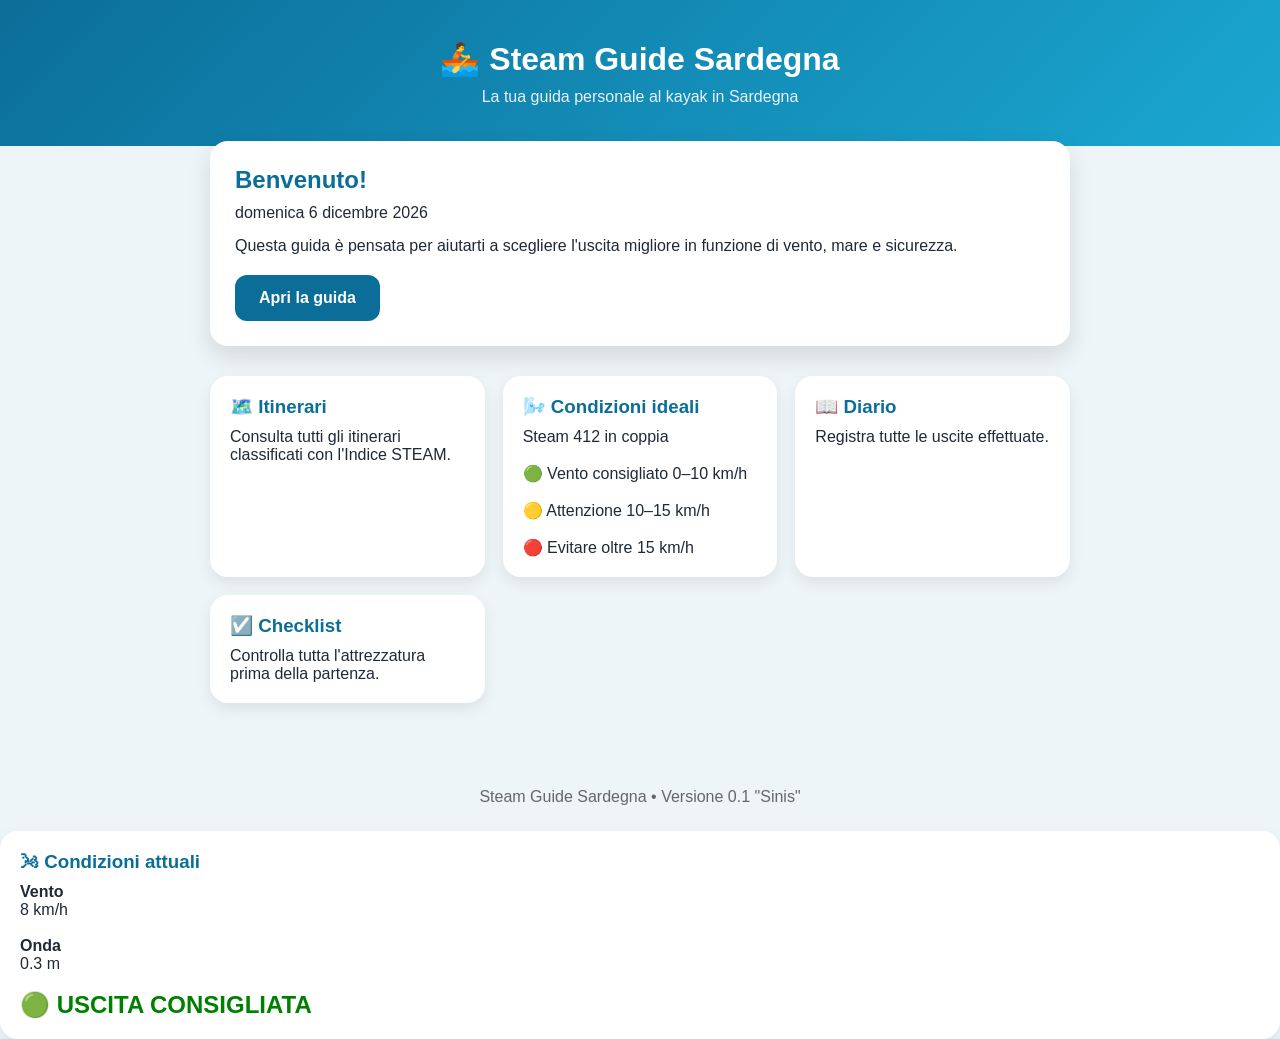
==== index.html @ a29fb509 "Add current conditions section to index.html Added current conditions section with wind and wave inf" ====
<!DOCTYPE html>
<html lang="it">
<head>
    <meta charset="UTF-8">
    <meta name="viewport" content="width=device-width, initial-scale=1.0">
    <title>Steam Guide Sardegna</title>

    <link rel="stylesheet" href="style.css">
</head>

<body>

<header>

<h1>🚣 Steam Guide Sardegna</h1>

<p>La tua guida personale al kayak in Sardegna</p>

</header>

<main>

<div class="hero">

<h2>Benvenuto!</h2>

<p id="today"></p>

<p style="margin-top:15px;">
Questa guida è pensata per aiutarti a scegliere l'uscita migliore in funzione di vento, mare e sicurezza.
</p>

<a class="button" id="startButton">Apri la guida</a>

</div>

<div class="grid">

<div class="card">

<h3>🗺️ Itinerari</h3>

<p>
Consulta tutti gli itinerari classificati con l'Indice STEAM.
</p>

</div>

<div class="card">

<h3>🌬️ Condizioni ideali</h3>

<p>

Steam 412 in coppia

<br><br>

🟢 Vento consigliato

0–10 km/h

<br><br>

🟡 Attenzione

10–15 km/h

<br><br>

🔴 Evitare

oltre 15 km/h

</p>

</div>

<div class="card">

<h3>📖 Diario</h3>

<p>

Registra tutte le uscite effettuate.

</p>

</div>

<div class="card">

<h3>☑️ Checklist</h3>

<p>

Controlla tutta l'attrezzatura prima della partenza.

</p>

</div>

</div>

</main>

<footer>

Steam Guide Sardegna • Versione 0.1 "Sinis"

</footer>

<script src="app.js"></script>

</body>
</html>
<div class="card">

<h3>🌬 Condizioni attuali</h3>

<p><strong>Vento</strong></p>

<p id="vento">--</p>

<br>

<p><strong>Onda</strong></p>

<p id="onda">--</p>

<br>

<h2 id="stato"></h2>

</div>
---- style.css ----
*{
    margin:0;
    padding:0;
    box-sizing:border-box;
}

body{
    font-family:Arial, Helvetica, sans-serif;
    background:#eef5f8;
    color:#1f2937;
}

header{
    background:linear-gradient(135deg,#0B6E99,#1AA7D1);
    color:white;
    padding:40px 20px;
    text-align:center;
}

header h1{
    font-size:2rem;
    margin-bottom:10px;
}

header p{
    opacity:.9;
}

main{
    padding:20px;
    max-width:900px;
    margin:auto;
}

.hero{
    background:white;
    border-radius:18px;
    padding:25px;
    margin-top:-25px;
    box-shadow:0 10px 25px rgba(0,0,0,.12);
}

.hero h2{
    color:#0B6E99;
    margin-bottom:10px;
}

.button{
    display:inline-block;
    margin-top:20px;
    background:#0B6E99;
    color:white;
    padding:14px 24px;
    border-radius:12px;
    text-decoration:none;
    font-weight:bold;
}

.grid{
    display:grid;
    grid-template-columns:repeat(auto-fit,minmax(220px,1fr));
    gap:18px;
    margin-top:30px;
}

.card{
    background:white;
    border-radius:18px;
    padding:20px;
    box-shadow:0 6px 15px rgba(0,0,0,.08);
    transition:.25s;
}

.card:hover{
    transform:translateY(-5px);
}

.card h3{
    color:#0B6E99;
    margin-bottom:10px;
}

footer{
    margin-top:40px;
    padding:25px;
    text-align:center;
    color:#666;
}

@media(max-width:700px){

header h1{
font-size:1.6rem;
}

.hero{
margin-top:15px;
}

}
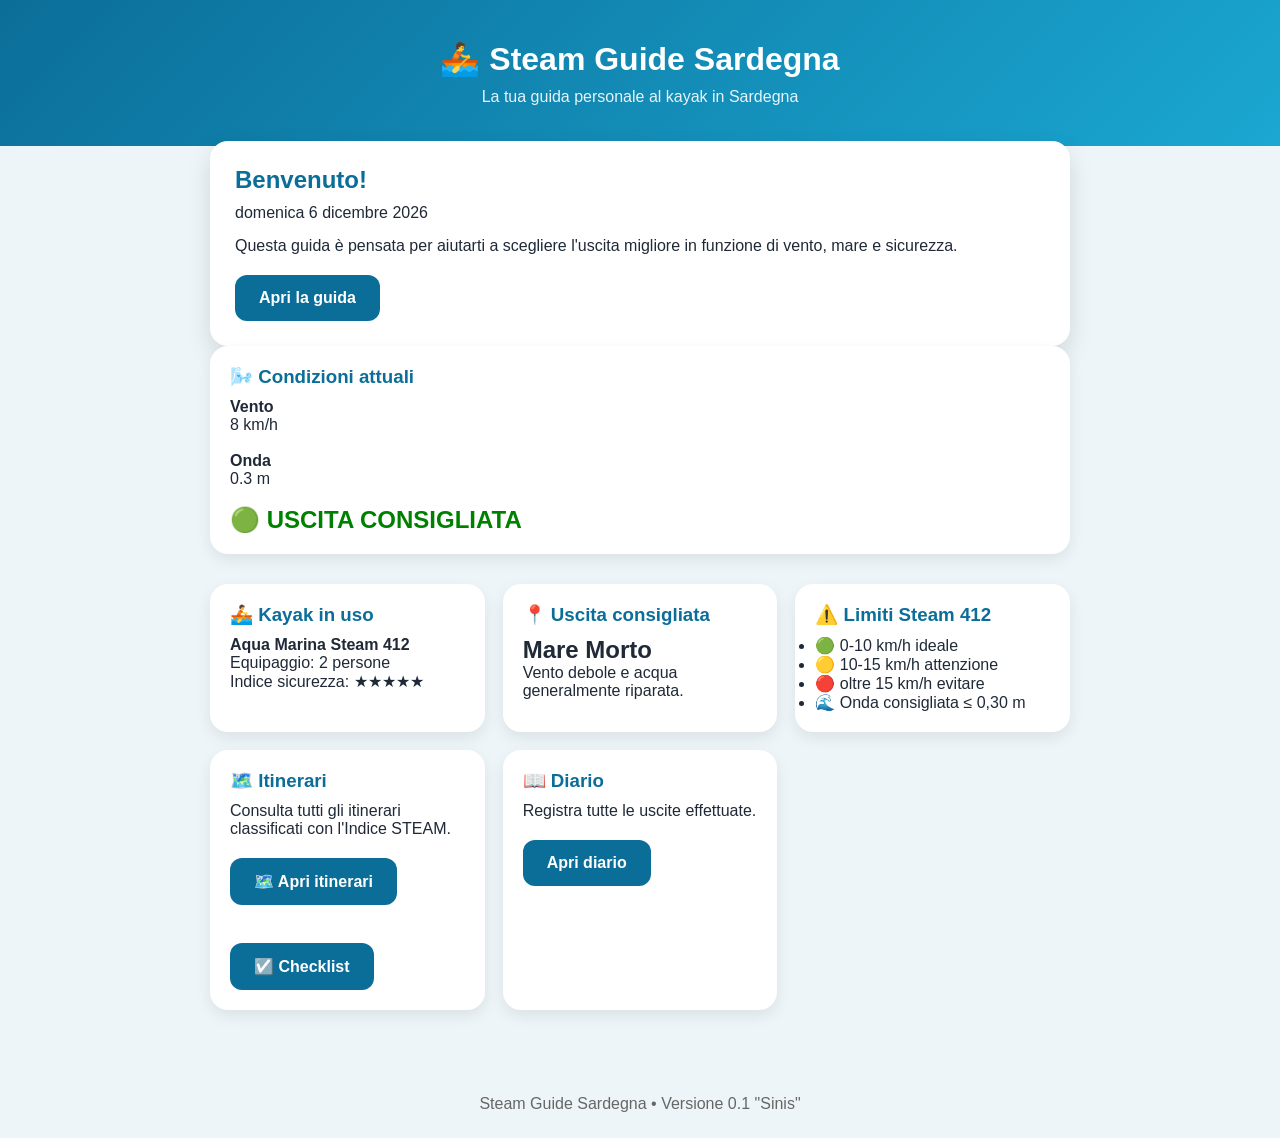
==== commit 50b68329: "Refactor index.html structure and content" ====
--- a/index.html
+++ b/index.html
@@ -1,11 +1,15 @@
 <!DOCTYPE html>
 <html lang="it">
+
 <head>
-    <meta charset="UTF-8">
-    <meta name="viewport" content="width=device-width, initial-scale=1.0">
-    <title>Steam Guide Sardegna</title>
 
-    <link rel="stylesheet" href="style.css">
+<meta charset="UTF-8">
+<meta name="viewport" content="width=device-width, initial-scale=1.0">
+
+<title>Steam Guide Sardegna</title>
+
+<link rel="stylesheet" href="style.css">
+
 </head>
 
 <body>
@@ -30,11 +34,77 @@
 Questa guida è pensata per aiutarti a scegliere l'uscita migliore in funzione di vento, mare e sicurezza.
 </p>
 
-<a class="button" id="startButton">Apri la guida</a>
+<a class="button" id="startButton">
+Apri la guida
+</a>
+
+</div>
+
+<div class="card">
+
+<h3>🌬️ Condizioni attuali</h3>
+
+<p><strong>Vento</strong></p>
+
+<p id="vento">--</p>
+
+<br>
+
+<p><strong>Onda</strong></p>
+
+<p id="onda">--</p>
+
+<br>
+
+<h2 id="stato"></h2>
 
 </div>
 
 <div class="grid">
+
+<div class="card">
+
+<h3>🚣 Kayak in uso</h3>
+
+<p><strong>Aqua Marina Steam 412</strong></p>
+
+<p>Equipaggio: 2 persone</p>
+
+<p>Indice sicurezza: ★★★★★</p>
+
+</div>
+
+<div class="card">
+
+<h3>📍 Uscita consigliata</h3>
+
+<h2 id="uscita">Mare Morto</h2>
+
+<p id="motivazione">
+
+Vento debole e acqua generalmente riparata.
+
+</p>
+
+</div>
+
+<div class="card">
+
+<h3>⚠️ Limiti Steam 412</h3>
+
+<ul>
+
+<li>🟢 0-10 km/h ideale</li>
+
+<li>🟡 10-15 km/h attenzione</li>
+
+<li>🔴 oltre 15 km/h evitare</li>
+
+<li>🌊 Onda consigliata ≤ 0,30 m</li>
+
+</ul>
+
+</div>
 
 <div class="card">
 
@@ -44,35 +114,15 @@
 Consulta tutti gli itinerari classificati con l'Indice STEAM.
 </p>
 
-</div>
-
-<div class="card">
-
-<h3>🌬️ Condizioni ideali</h3>
-
-<p>
-
-Steam 412 in coppia
+<a class="button" href="itinerari.html">
+🗺️ Apri itinerari
+</a>
 
 <br><br>
 
-🟢 Vento consigliato
-
-0–10 km/h
-
-<br><br>
-
-🟡 Attenzione
-
-10–15 km/h
-
-<br><br>
-
-🔴 Evitare
-
-oltre 15 km/h
-
-</p>
+<a class="button" href="checklist.html">
+☑️ Checklist
+</a>
 
 </div>
 
@@ -86,17 +136,11 @@
 
 </p>
 
-</div>
+<a class="button" href="diario.html">
 
-<div class="card">
+Apri diario
 
-<h3>☑️ Checklist</h3>
-
-<p>
-
-Controlla tutta l'attrezzatura prima della partenza.
-
-</p>
+</a>
 
 </div>
 
@@ -113,23 +157,5 @@
 <script src="app.js"></script>
 
 </body>
+
 </html>
-<div class="card">
-
-<h3>🌬 Condizioni attuali</h3>
-
-<p><strong>Vento</strong></p>
-
-<p id="vento">--</p>
-
-<br>
-
-<p><strong>Onda</strong></p>
-
-<p id="onda">--</p>
-
-<br>
-
-<h2 id="stato"></h2>
-
-</div>
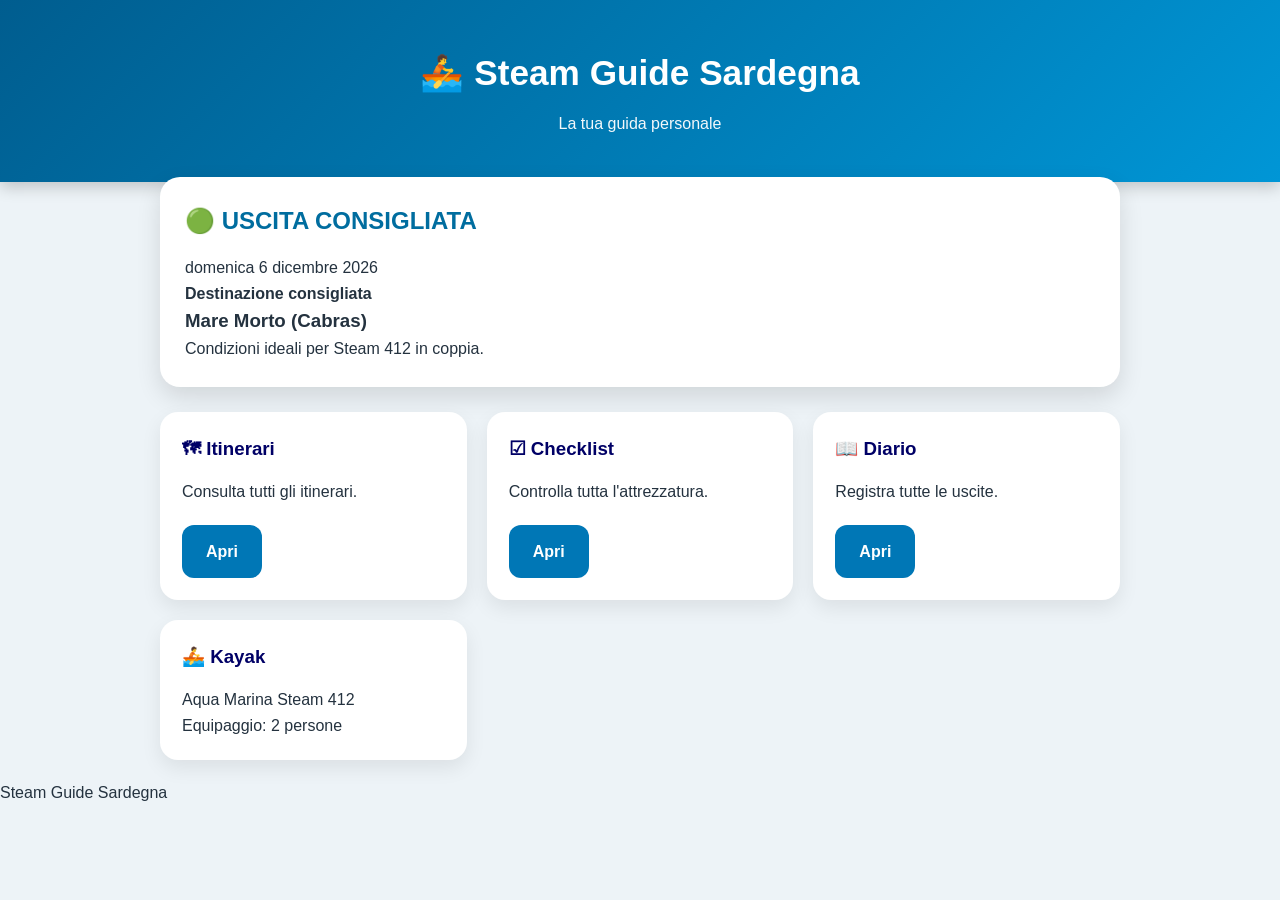
==== commit f6491530: "Update index.html" ====
--- a/index.html
+++ b/index.html
@@ -4,7 +4,7 @@
 <head>
 
 <meta charset="UTF-8">
-<meta name="viewport" content="width=device-width, initial-scale=1.0">
+<meta name="viewport" content="width=device-width, initial-scale=1">
 
 <title>Steam Guide Sardegna</title>
 
@@ -18,7 +18,7 @@
 
 <h1>🚣 Steam Guide Sardegna</h1>
 
-<p>La tua guida personale al kayak in Sardegna</p>
+<p>La tua guida personale</p>
 
 </header>
 
@@ -26,37 +26,23 @@
 
 <div class="hero">
 
-<h2>Benvenuto!</h2>
+<h2 id="stato">🟢 USCITA CONSIGLIATA</h2>
 
 <p id="today"></p>
 
-<p style="margin-top:15px;">
-Questa guida è pensata per aiutarti a scegliere l'uscita migliore in funzione di vento, mare e sicurezza.
+<p>
+
+<strong>Destinazione consigliata</strong>
+
 </p>
 
-<a class="button" id="startButton">
-Apri la guida
-</a>
+<h3>Mare Morto (Cabras)</h3>
 
-</div>
+<p>
 
-<div class="card">
+Condizioni ideali per Steam 412 in coppia.
 
-<h3>🌬️ Condizioni attuali</h3>
-
-<p><strong>Vento</strong></p>
-
-<p id="vento">--</p>
-
-<br>
-
-<p><strong>Onda</strong></p>
-
-<p id="onda">--</p>
-
-<br>
-
-<h2 id="stato"></h2>
+</p>
 
 </div>
 
@@ -64,64 +50,36 @@
 
 <div class="card">
 
-<h3>🚣 Kayak in uso</h3>
+<h3>🗺 Itinerari</h3>
 
-<p><strong>Aqua Marina Steam 412</strong></p>
+<p>
 
-<p>Equipaggio: 2 persone</p>
+Consulta tutti gli itinerari.
 
-<p>Indice sicurezza: ★★★★★</p>
+</p>
+
+<a class="button" href="itinerari.html">
+
+Apri
+
+</a>
 
 </div>
 
 <div class="card">
 
-<h3>📍 Uscita consigliata</h3>
+<h3>☑ Checklist</h3>
 
-<h2 id="uscita">Mare Morto</h2>
+<p>
 
-<p id="motivazione">
-
-Vento debole e acqua generalmente riparata.
+Controlla tutta l'attrezzatura.
 
 </p>
 
-</div>
+<a class="button" href="checklist.html">
 
-<div class="card">
+Apri
 
-<h3>⚠️ Limiti Steam 412</h3>
-
-<ul>
-
-<li>🟢 0-10 km/h ideale</li>
-
-<li>🟡 10-15 km/h attenzione</li>
-
-<li>🔴 oltre 15 km/h evitare</li>
-
-<li>🌊 Onda consigliata ≤ 0,30 m</li>
-
-</ul>
-
-</div>
-
-<div class="card">
-
-<h3>🗺️ Itinerari</h3>
-
-<p>
-Consulta tutti gli itinerari classificati con l'Indice STEAM.
-</p>
-
-<a class="button" href="itinerari.html">
-🗺️ Apri itinerari
-</a>
-
-<br><br>
-
-<a class="button" href="checklist.html">
-☑️ Checklist
 </a>
 
 </div>
@@ -132,15 +90,33 @@
 
 <p>
 
-Registra tutte le uscite effettuate.
+Registra tutte le uscite.
 
 </p>
 
 <a class="button" href="diario.html">
 
-Apri diario
+Apri
 
 </a>
+
+</div>
+
+<div class="card">
+
+<h3>🚣 Kayak</h3>
+
+<p>
+
+Aqua Marina Steam 412
+
+</p>
+
+<p>
+
+Equipaggio: 2 persone
+
+</p>
 
 </div>
 
@@ -150,7 +126,7 @@
 
 <footer>
 
-Steam Guide Sardegna • Versione 0.1 "Sinis"
+Steam Guide Sardegna
 
 </footer>
 
@@ -158,4 +134,4 @@
 
 </body>
 
-</html>
+</html>
--- a/style.css
+++ b/style.css
@@ -1,100 +1,149 @@
 *{
-    margin:0;
-    padding:0;
-    box-sizing:border-box;
+margin:0;
+padding:0;
+box-sizing:border-box;
 }
 
 body{
-    font-family:Arial, Helvetica, sans-serif;
-    background:#eef5f8;
-    color:#1f2937;
+
+font-family:Arial,Helvetica,sans-serif;
+
+background:#edf3f7;
+
+color:#24323f;
+
+line-height:1.6;
+
 }
 
 header{
-    background:linear-gradient(135deg,#0B6E99,#1AA7D1);
-    color:white;
-    padding:40px 20px;
-    text-align:center;
+
+background:linear-gradient(135deg,#005d8f,#0096d6);
+
+color:white;
+
+padding:45px 20px;
+
+text-align:center;
+
+box-shadow:0 5px 15px rgba(0,0,0,.2);
+
 }
 
 header h1{
-    font-size:2rem;
-    margin-bottom:10px;
+
+font-size:2.2rem;
+
+margin-bottom:10px;
+
 }
 
 header p{
-    opacity:.9;
+
+font-size:1rem;
+
+opacity:.95;
+
 }
 
 main{
-    padding:20px;
-    max-width:900px;
-    margin:auto;
+
+max-width:1000px;
+
+margin:auto;
+
+padding:20px;
+
 }
 
 .hero{
-    background:white;
-    border-radius:18px;
-    padding:25px;
-    margin-top:-25px;
-    box-shadow:0 10px 25px rgba(0,0,0,.12);
+
+background:white;
+
+border-radius:20px;
+
+padding:25px;
+
+margin-top:-25px;
+
+box-shadow:0 10px 25px rgba(0,0,0,.12);
+
+margin-bottom:25px;
+
 }
 
 .hero h2{
-    color:#0B6E99;
-    margin-bottom:10px;
+
+color:#006d9f;
+
+margin-bottom:15px;
+
 }
 
 .button{
-    display:inline-block;
-    margin-top:20px;
-    background:#0B6E99;
-    color:white;
-    padding:14px 24px;
-    border-radius:12px;
-    text-decoration:none;
-    font-weight:bold;
+
+display:inline-block;
+
+margin-top:20px;
+
+padding:14px 24px;
+
+background:#0077b6;
+
+color:white;
+
+text-decoration:none;
+
+border-radius:12px;
+
+font-weight:bold;
+
+transition:.25s;
+
+}
+
+.button:hover{
+
+background:#005f91;
+
+transform:translateY(-2px);
+
 }
 
 .grid{
-    display:grid;
-    grid-template-columns:repeat(auto-fit,minmax(220px,1fr));
-    gap:18px;
-    margin-top:30px;
+
+display:grid;
+
+grid-template-columns:repeat(auto-fit,minmax(280px,1fr));
+
+gap:20px;
+
+margin-top:25px;
+
 }
 
 .card{
-    background:white;
-    border-radius:18px;
-    padding:20px;
-    box-shadow:0 6px 15px rgba(0,0,0,.08);
-    transition:.25s;
+
+background:white;
+
+border-radius:18px;
+
+padding:22px;
+
+box-shadow:0 8px 20px rgba(0,0,0,.08);
+
+transition:.25s;
+
 }
 
 .card:hover{
-    transform:translateY(-5px);
+
+transform:translateY(-6px);
+
 }
 
 .card h3{
-    color:#0B6E99;
-    margin-bottom:10px;
-}
 
-footer{
-    margin-top:40px;
-    padding:25px;
-    text-align:center;
-    color:#666;
-}
+margin-bottom:15px;
 
-@media(max-width:700px){
-
-header h1{
-font-size:1.6rem;
-}
-
-.hero{
-margin-top:15px;
-}
-
-}
+color:#006
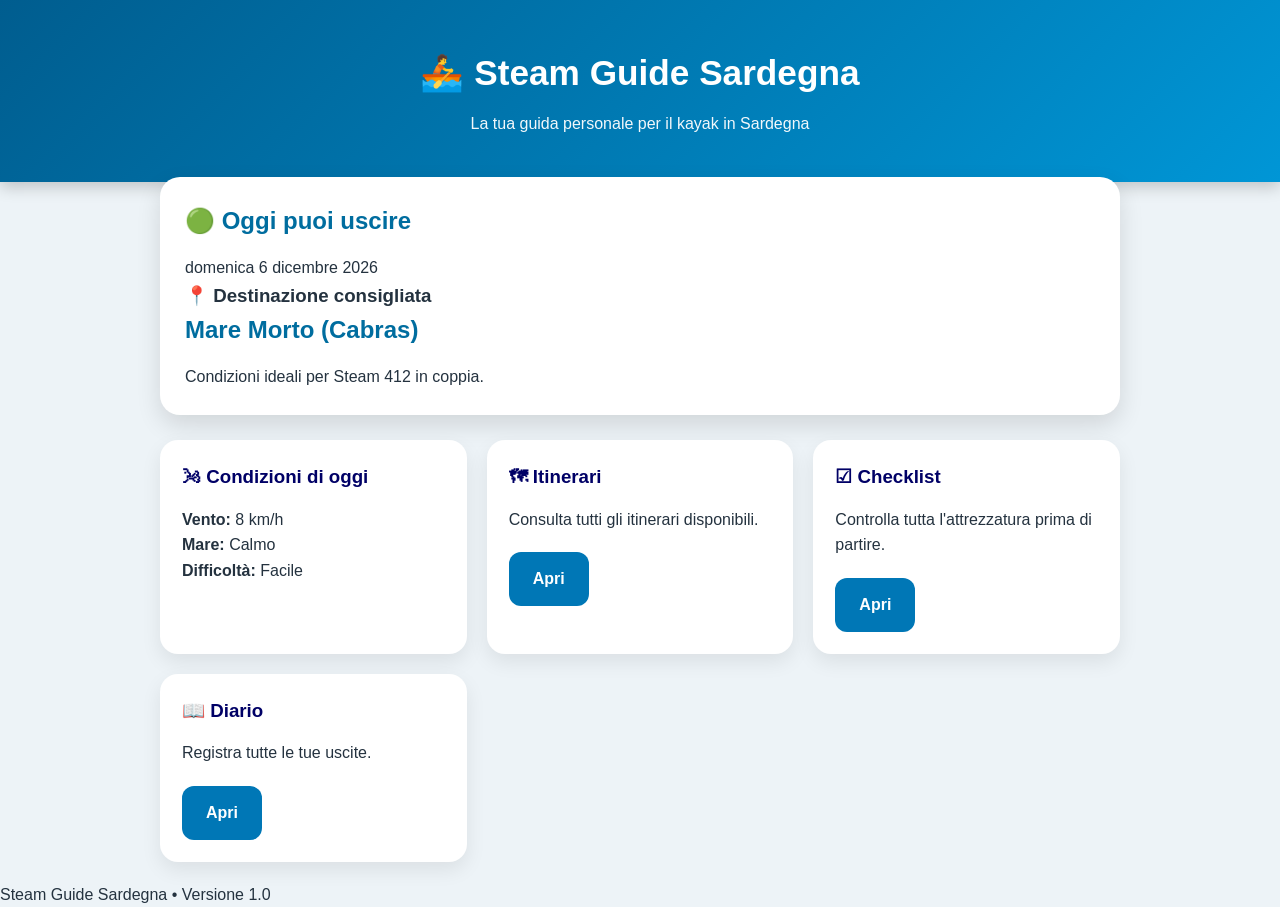
==== commit 49da19cc: "Update index.html" ====
--- a/index.html
+++ b/index.html
@@ -18,7 +18,7 @@
 
 <h1>🚣 Steam Guide Sardegna</h1>
 
-<p>La tua guida personale</p>
+<p>La tua guida personale per il kayak in Sardegna</p>
 
 </header>
 
@@ -26,22 +26,16 @@
 
 <div class="hero">
 
-<h2 id="stato">🟢 USCITA CONSIGLIATA</h2>
+<h2>🟢 Oggi puoi uscire</h2>
 
 <p id="today"></p>
 
-<p>
+<h3>📍 Destinazione consigliata</h3>
 
-<strong>Destinazione consigliata</strong>
-
-</p>
-
-<h3>Mare Morto (Cabras)</h3>
+<h2>Mare Morto (Cabras)</h2>
 
 <p>
-
 Condizioni ideali per Steam 412 in coppia.
-
 </p>
 
 </div>
@@ -50,13 +44,21 @@
 
 <div class="card">
 
+<h3>🌬 Condizioni di oggi</h3>
+
+<p><strong>Vento:</strong> 8 km/h</p>
+
+<p><strong>Mare:</strong> Calmo</p>
+
+<p><strong>Difficoltà:</strong> Facile</p>
+
+</div>
+
+<div class="card">
+
 <h3>🗺 Itinerari</h3>
 
-<p>
-
-Consulta tutti gli itinerari.
-
-</p>
+<p>Consulta tutti gli itinerari disponibili.</p>
 
 <a class="button" href="itinerari.html">
 
@@ -70,11 +72,7 @@
 
 <h3>☑ Checklist</h3>
 
-<p>
-
-Controlla tutta l'attrezzatura.
-
-</p>
+<p>Controlla tutta l'attrezzatura prima di partire.</p>
 
 <a class="button" href="checklist.html">
 
@@ -88,11 +86,7 @@
 
 <h3>📖 Diario</h3>
 
-<p>
-
-Registra tutte le uscite.
-
-</p>
+<p>Registra tutte le tue uscite.</p>
 
 <a class="button" href="diario.html">
 
@@ -102,31 +96,13 @@
 
 </div>
 
-<div class="card">
-
-<h3>🚣 Kayak</h3>
-
-<p>
-
-Aqua Marina Steam 412
-
-</p>
-
-<p>
-
-Equipaggio: 2 persone
-
-</p>
-
-</div>
-
 </div>
 
 </main>
 
 <footer>
 
-Steam Guide Sardegna
+Steam Guide Sardegna • Versione 1.0
 
 </footer>
 
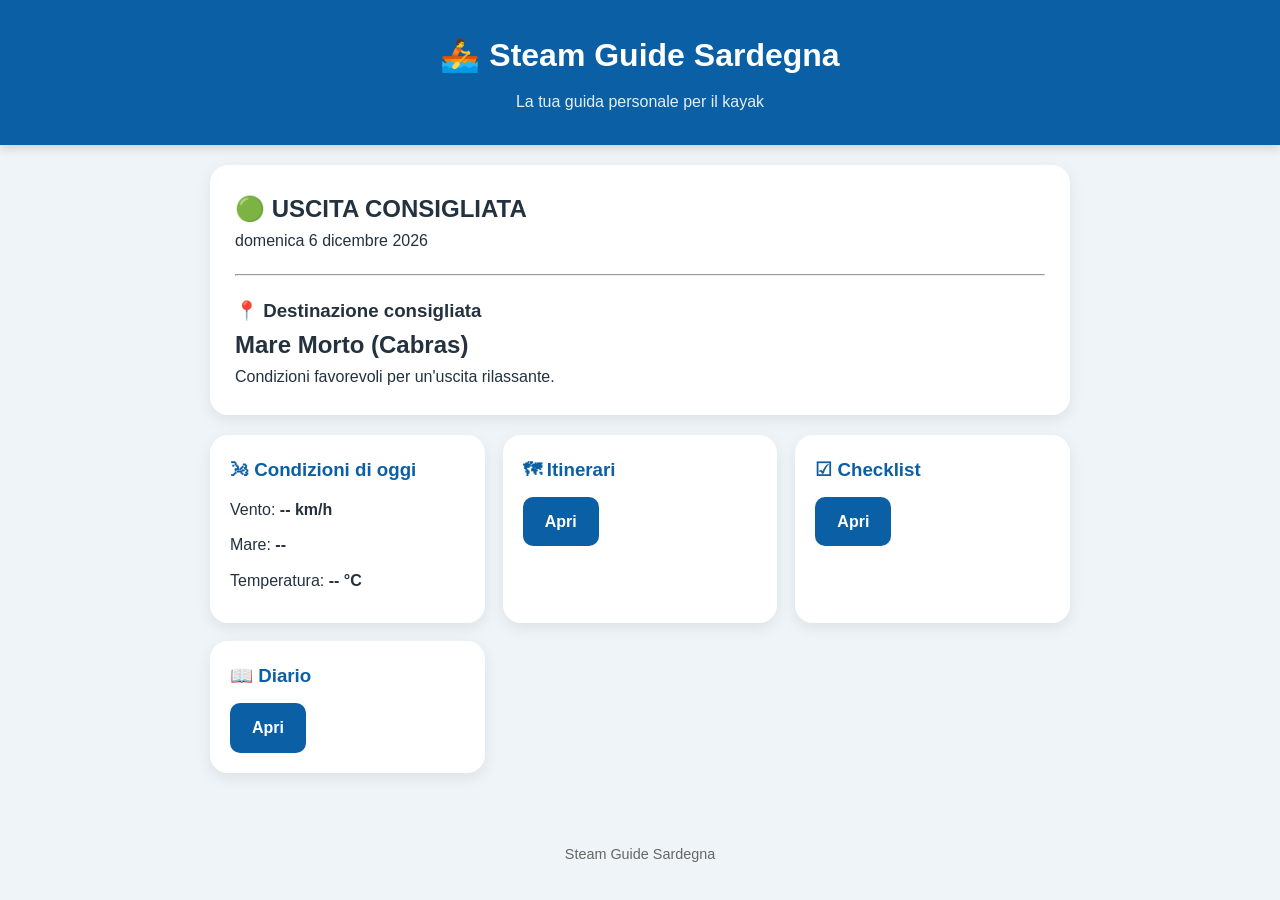
==== commit a3f2b069: "Update index.html" ====
--- a/index.html
+++ b/index.html
@@ -2,10 +2,8 @@
 <html lang="it">
 
 <head>
-
 <meta charset="UTF-8">
 <meta name="viewport" content="width=device-width, initial-scale=1">
-
 <title>Steam Guide Sardegna</title>
 
 <link rel="stylesheet" href="style.css">
@@ -18,7 +16,7 @@
 
 <h1>🚣 Steam Guide Sardegna</h1>
 
-<p>La tua guida personale per il kayak in Sardegna</p>
+<p>La tua guida personale per il kayak</p>
 
 </header>
 
@@ -26,17 +24,17 @@
 
 <div class="hero">
 
-<h2>🟢 Oggi puoi uscire</h2>
+<h2 id="stato">🟢 USCITA CONSIGLIATA</h2>
 
 <p id="today"></p>
+
+<hr style="margin:20px 0;">
 
 <h3>📍 Destinazione consigliata</h3>
 
 <h2>Mare Morto (Cabras)</h2>
 
-<p>
-Condizioni ideali per Steam 412 in coppia.
-</p>
+<p>Condizioni favorevoli per un'uscita rilassante.</p>
 
 </div>
 
@@ -46,11 +44,11 @@
 
 <h3>🌬 Condizioni di oggi</h3>
 
-<p><strong>Vento:</strong> 8 km/h</p>
+<p>Vento: <strong id="vento">-- km/h</strong></p>
 
-<p><strong>Mare:</strong> Calmo</p>
+<p>Mare: <strong id="mare">--</strong></p>
 
-<p><strong>Difficoltà:</strong> Facile</p>
+<p>Temperatura: <strong id="temperatura">-- °C</strong></p>
 
 </div>
 
@@ -58,13 +56,7 @@
 
 <h3>🗺 Itinerari</h3>
 
-<p>Consulta tutti gli itinerari disponibili.</p>
-
-<a class="button" href="itinerari.html">
-
-Apri
-
-</a>
+<a class="button" href="itinerari.html">Apri</a>
 
 </div>
 
@@ -72,13 +64,7 @@
 
 <h3>☑ Checklist</h3>
 
-<p>Controlla tutta l'attrezzatura prima di partire.</p>
-
-<a class="button" href="checklist.html">
-
-Apri
-
-</a>
+<a class="button" href="checklist.html">Apri</a>
 
 </div>
 
@@ -86,13 +72,7 @@
 
 <h3>📖 Diario</h3>
 
-<p>Registra tutte le tue uscite.</p>
-
-<a class="button" href="diario.html">
-
-Apri
-
-</a>
+<a class="button" href="diario.html">Apri</a>
 
 </div>
 
@@ -102,7 +82,7 @@
 
 <footer>
 
-Steam Guide Sardegna • Versione 1.0
+Steam Guide Sardegna
 
 </footer>
 
--- a/style.css
+++ b/style.css
@@ -5,145 +5,119 @@
 }
 
 body{
-
 font-family:Arial,Helvetica,sans-serif;
-
-background:#edf3f7;
-
+background:#eef4f8;
 color:#24323f;
-
 line-height:1.6;
-
 }
 
 header{
-
-background:linear-gradient(135deg,#005d8f,#0096d6);
-
+background:#0b5fa5;
 color:white;
-
-padding:45px 20px;
-
+padding:30px 20px;
 text-align:center;
-
-box-shadow:0 5px 15px rgba(0,0,0,.2);
-
+box-shadow:0 3px 10px rgba(0,0,0,.15);
 }
 
 header h1{
-
-font-size:2.2rem;
-
-margin-bottom:10px;
-
+font-size:2rem;
+margin-bottom:8px;
 }
 
 header p{
-
-font-size:1rem;
-
-opacity:.95;
-
+opacity:.9;
 }
 
 main{
-
-max-width:1000px;
-
+max-width:900px;
 margin:auto;
-
 padding:20px;
-
 }
 
 .hero{
-
 background:white;
-
-border-radius:20px;
-
 padding:25px;
-
-margin-top:-25px;
-
-box-shadow:0 10px 25px rgba(0,0,0,.12);
-
-margin-bottom:25px;
-
+border-radius:18px;
+box-shadow:0 5px 15px rgba(0,0,0,.08);
+margin-bottom:20px;
 }
 
-.hero h2{
+.grid{
+display:grid;
+grid-template-columns:repeat(auto-fit,minmax(260px,1fr));
+gap:18px;
+}
 
-color:#006d9f;
+.card{
+background:white;
+padding:20px;
+border-radius:18px;
+box-shadow:0 5px 15px rgba(0,0,0,.08);
+}
 
-margin-bottom:15px;
+.card h2,
+.card h3{
+color:#0b5fa5;
+margin-bottom:12px;
+}
 
+.card p{
+margin-bottom:10px;
 }
 
 .button{
-
 display:inline-block;
-
-margin-top:20px;
-
-padding:14px 24px;
-
-background:#0077b6;
-
+background:#0b5fa5;
 color:white;
-
+padding:12px 22px;
+border-radius:10px;
 text-decoration:none;
-
-border-radius:12px;
-
 font-weight:bold;
-
-transition:.25s;
-
+border:none;
+cursor:pointer;
 }
 
 .button:hover{
+background:#08497e;
+}
 
-background:#005f91;
+input,
+textarea{
+width:100%;
+padding:12px;
+margin-top:6px;
+margin-bottom:16px;
+border:1px solid #ccc;
+border-radius:10px;
+font-size:16px;
+}
 
-transform:translateY(-2px);
+label{
+display:block;
+margin-bottom:10px;
+}
 
+footer{
+margin-top:30px;
+padding:20px;
+text-align:center;
+color:#666;
+font-size:.9rem;
+}
+
+@media(max-width:700px){
+
+header h1{
+font-size:1.6rem;
 }
 
 .grid{
-
-display:grid;
-
-grid-template-columns:repeat(auto-fit,minmax(280px,1fr));
-
-gap:20px;
-
-margin-top:25px;
-
+grid-template-columns:1fr;
 }
 
-.card{
-
-background:white;
-
-border-radius:18px;
-
-padding:22px;
-
-box-shadow:0 8px 20px rgba(0,0,0,.08);
-
-transition:.25s;
-
+.button{
+display:block;
+text-align:center;
 }
 
-.card:hover{
-
-transform:translateY(-6px);
-
-}
-
-.card h3{
-
-margin-bottom:15px;
-
-color:#006
+}
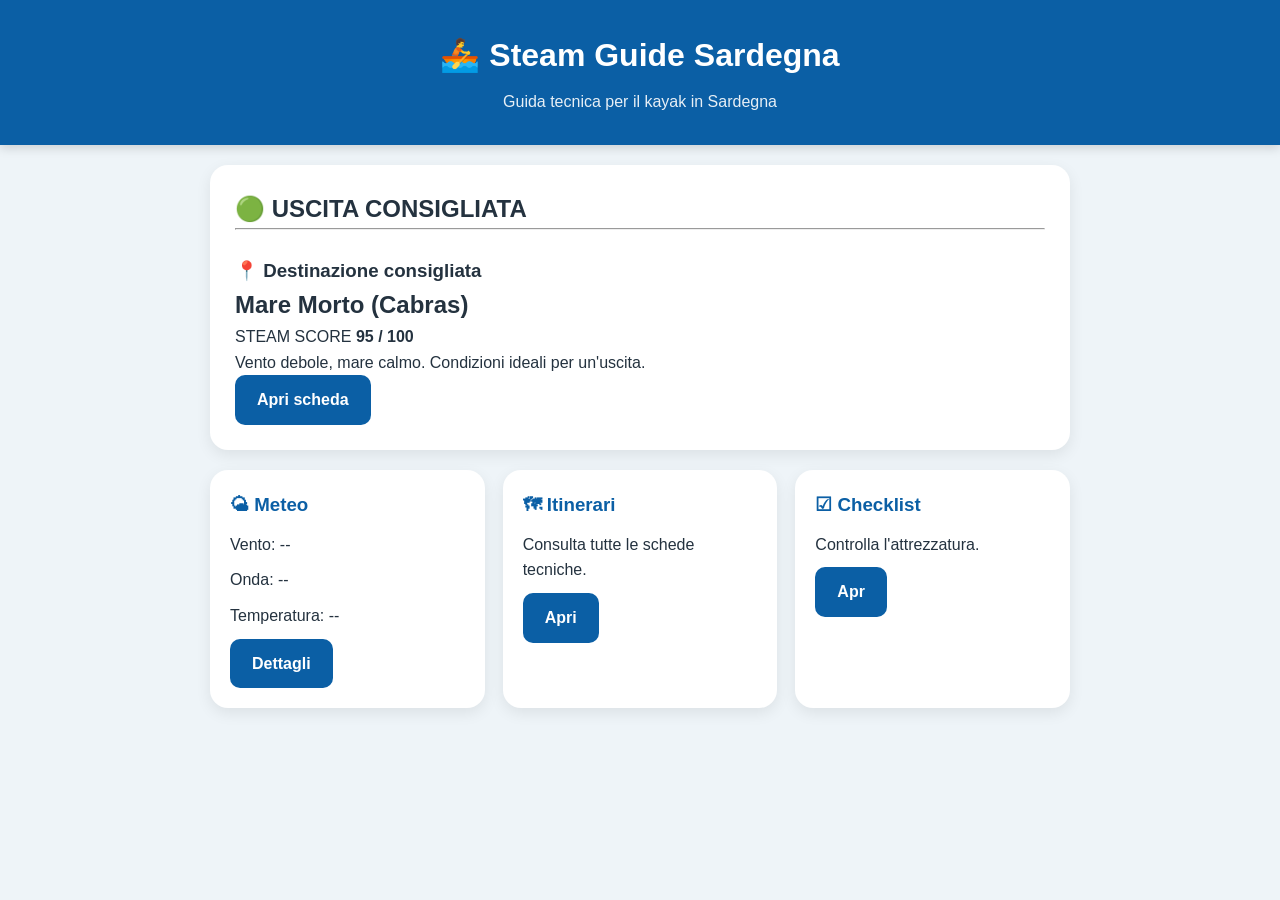
==== commit 137bdd92: "Update index.html" ====
--- a/index.html
+++ b/index.html
@@ -2,8 +2,10 @@
 <html lang="it">
 
 <head>
+
 <meta charset="UTF-8">
 <meta name="viewport" content="width=device-width, initial-scale=1">
+
 <title>Steam Guide Sardegna</title>
 
 <link rel="stylesheet" href="style.css">
@@ -16,7 +18,7 @@
 
 <h1>🚣 Steam Guide Sardegna</h1>
 
-<p>La tua guida personale per il kayak</p>
+<p>Guida tecnica per il kayak in Sardegna</p>
 
 </header>
 
@@ -28,13 +30,35 @@
 
 <p id="today"></p>
 
-<hr style="margin:20px 0;">
+<hr>
+
+<br>
 
 <h3>📍 Destinazione consigliata</h3>
 
 <h2>Mare Morto (Cabras)</h2>
 
-<p>Condizioni favorevoli per un'uscita rilassante.</p>
+<p>
+
+STEAM SCORE
+
+<strong>95 / 100</strong>
+
+</p>
+
+<p>
+
+Vento debole, mare calmo.
+
+Condizioni ideali per un'uscita.
+
+</p>
+
+<a class="button" href="mare-morto.html">
+
+Apri scheda
+
+</a>
 
 </div>
 
@@ -42,13 +66,19 @@
 
 <div class="card">
 
-<h3>🌬 Condizioni di oggi</h3>
+<h3>🌤 Meteo</h3>
 
-<p>Vento: <strong id="vento">-- km/h</strong></p>
+<p>Vento: <span id="vento">--</span></p>
 
-<p>Mare: <strong id="mare">--</strong></p>
+<p>Onda: <span id="mare">--</span></p>
 
-<p>Temperatura: <strong id="temperatura">-- °C</strong></p>
+<p>Temperatura: <span id="temperatura">--</span></p>
+
+<a class="button" href="meteo.html">
+
+Dettagli
+
+</a>
 
 </div>
 
@@ -56,7 +86,13 @@
 
 <h3>🗺 Itinerari</h3>
 
-<a class="button" href="itinerari.html">Apri</a>
+<p>Consulta tutte le schede tecniche.</p>
+
+<a class="button" href="itinerari.html">
+
+Apri
+
+</a>
 
 </div>
 
@@ -64,30 +100,8 @@
 
 <h3>☑ Checklist</h3>
 
-<a class="button" href="checklist.html">Apri</a>
+<p>Controlla l'attrezzatura.</p>
 
-</div>
+<a class="button" href="checklist.html">
 
-<div class="card">
-
-<h3>📖 Diario</h3>
-
-<a class="button" href="diario.html">Apri</a>
-
-</div>
-
-</div>
-
-</main>
-
-<footer>
-
-Steam Guide Sardegna
-
-</footer>
-
-<script src="app.js"></script>
-
-</body>
-
-</html>+Apr
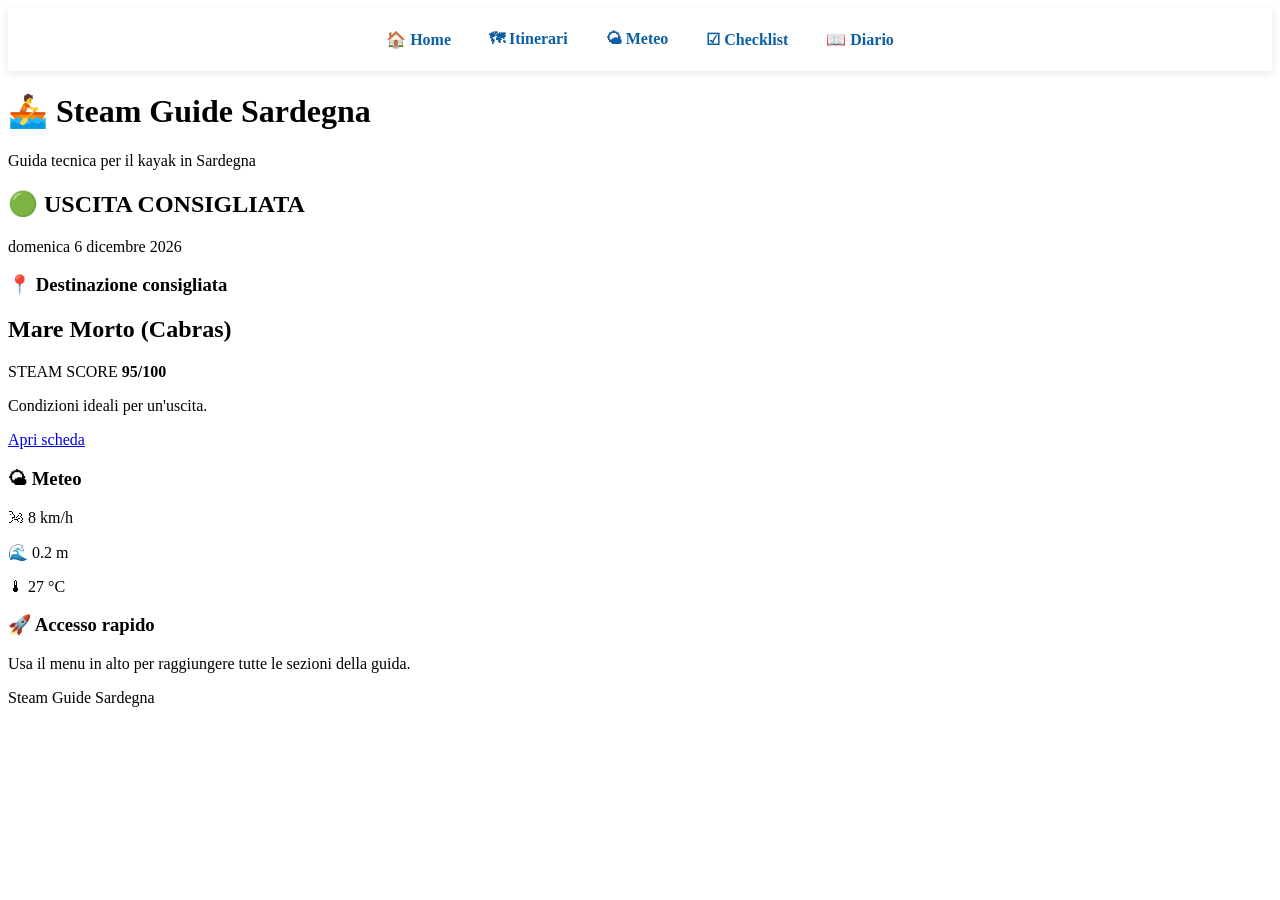
==== commit 828538ec: "Update index.html" ====
--- a/index.html
+++ b/index.html
@@ -1,25 +1,25 @@
 <!DOCTYPE html>
 <html lang="it">
-
 <head>
-
 <meta charset="UTF-8">
 <meta name="viewport" content="width=device-width, initial-scale=1">
-
 <title>Steam Guide Sardegna</title>
-
 <link rel="stylesheet" href="style.css">
-
 </head>
 
 <body>
 
+<nav>
+<a href="index.html">🏠 Home</a>
+<a href="itinerari.html">🗺 Itinerari</a>
+<a href="meteo.html">🌤 Meteo</a>
+<a href="checklist.html">☑ Checklist</a>
+<a href="diario.html">📖 Diario</a>
+</nav>
+
 <header>
-
 <h1>🚣 Steam Guide Sardegna</h1>
-
 <p>Guida tecnica per il kayak in Sardegna</p>
-
 </header>
 
 <main>
@@ -30,29 +30,13 @@
 
 <p id="today"></p>
 
-<hr>
-
-<br>
-
 <h3>📍 Destinazione consigliata</h3>
 
 <h2>Mare Morto (Cabras)</h2>
 
-<p>
+<p>STEAM SCORE <strong>95/100</strong></p>
 
-STEAM SCORE
-
-<strong>95 / 100</strong>
-
-</p>
-
-<p>
-
-Vento debole, mare calmo.
-
-Condizioni ideali per un'uscita.
-
-</p>
+<p>Condizioni ideali per un'uscita.</p>
 
 <a class="button" href="mare-morto.html">
 
@@ -68,40 +52,33 @@
 
 <h3>🌤 Meteo</h3>
 
-<p>Vento: <span id="vento">--</span></p>
+<p>🌬 <span id="vento"></span></p>
 
-<p>Onda: <span id="mare">--</span></p>
+<p>🌊 <span id="mare"></span></p>
 
-<p>Temperatura: <span id="temperatura">--</span></p>
-
-<a class="button" href="meteo.html">
-
-Dettagli
-
-</a>
+<p>🌡 <span id="temperatura"></span></p>
 
 </div>
 
 <div class="card">
 
-<h3>🗺 Itinerari</h3>
+<h3>🚀 Accesso rapido</h3>
 
-<p>Consulta tutte le schede tecniche.</p>
-
-<a class="button" href="itinerari.html">
-
-Apri
-
-</a>
+<p>Usa il menu in alto per raggiungere tutte le sezioni della guida.</p>
 
 </div>
 
-<div class="card">
+</div>
 
-<h3>☑ Checklist</h3>
+</main>
 
-<p>Controlla l'attrezzatura.</p>
+<footer>
 
-<a class="button" href="checklist.html">
+Steam Guide Sardegna
 
-Apr+</footer>
+
+<script src="app.js"></script>
+
+</body>
+</html>
--- a/style.css
+++ b/style.css
@@ -1,123 +1,27 @@
-*{
-margin:0;
-padding:0;
-box-sizing:border-box;
+/* ===== MENU ===== */
+
+nav{
+position:sticky;
+top:0;
+z-index:1000;
+background:#ffffff;
+padding:12px;
+display:flex;
+justify-content:center;
+gap:10px;
+box-shadow:0 2px 8px rgba(0,0,0,.1);
 }
 
-body{
-font-family:Arial,Helvetica,sans-serif;
-background:#eef4f8;
-color:#24323f;
-line-height:1.6;
+nav a{
+text-decoration:none;
+color:#0b5fa5;
+font-weight:bold;
+padding:10px 14px;
+border-radius:8px;
+transition:.2s;
 }
 
-header{
+nav a:hover{
 background:#0b5fa5;
 color:white;
-padding:30px 20px;
-text-align:center;
-box-shadow:0 3px 10px rgba(0,0,0,.15);
-}
-
-header h1{
-font-size:2rem;
-margin-bottom:8px;
-}
-
-header p{
-opacity:.9;
-}
-
-main{
-max-width:900px;
-margin:auto;
-padding:20px;
-}
-
-.hero{
-background:white;
-padding:25px;
-border-radius:18px;
-box-shadow:0 5px 15px rgba(0,0,0,.08);
-margin-bottom:20px;
-}
-
-.grid{
-display:grid;
-grid-template-columns:repeat(auto-fit,minmax(260px,1fr));
-gap:18px;
-}
-
-.card{
-background:white;
-padding:20px;
-border-radius:18px;
-box-shadow:0 5px 15px rgba(0,0,0,.08);
-}
-
-.card h2,
-.card h3{
-color:#0b5fa5;
-margin-bottom:12px;
-}
-
-.card p{
-margin-bottom:10px;
-}
-
-.button{
-display:inline-block;
-background:#0b5fa5;
-color:white;
-padding:12px 22px;
-border-radius:10px;
-text-decoration:none;
-font-weight:bold;
-border:none;
-cursor:pointer;
-}
-
-.button:hover{
-background:#08497e;
-}
-
-input,
-textarea{
-width:100%;
-padding:12px;
-margin-top:6px;
-margin-bottom:16px;
-border:1px solid #ccc;
-border-radius:10px;
-font-size:16px;
-}
-
-label{
-display:block;
-margin-bottom:10px;
-}
-
-footer{
-margin-top:30px;
-padding:20px;
-text-align:center;
-color:#666;
-font-size:.9rem;
-}
-
-@media(max-width:700px){
-
-header h1{
-font-size:1.6rem;
-}
-
-.grid{
-grid-template-columns:1fr;
-}
-
-.button{
-display:block;
-text-align:center;
-}
-
 }
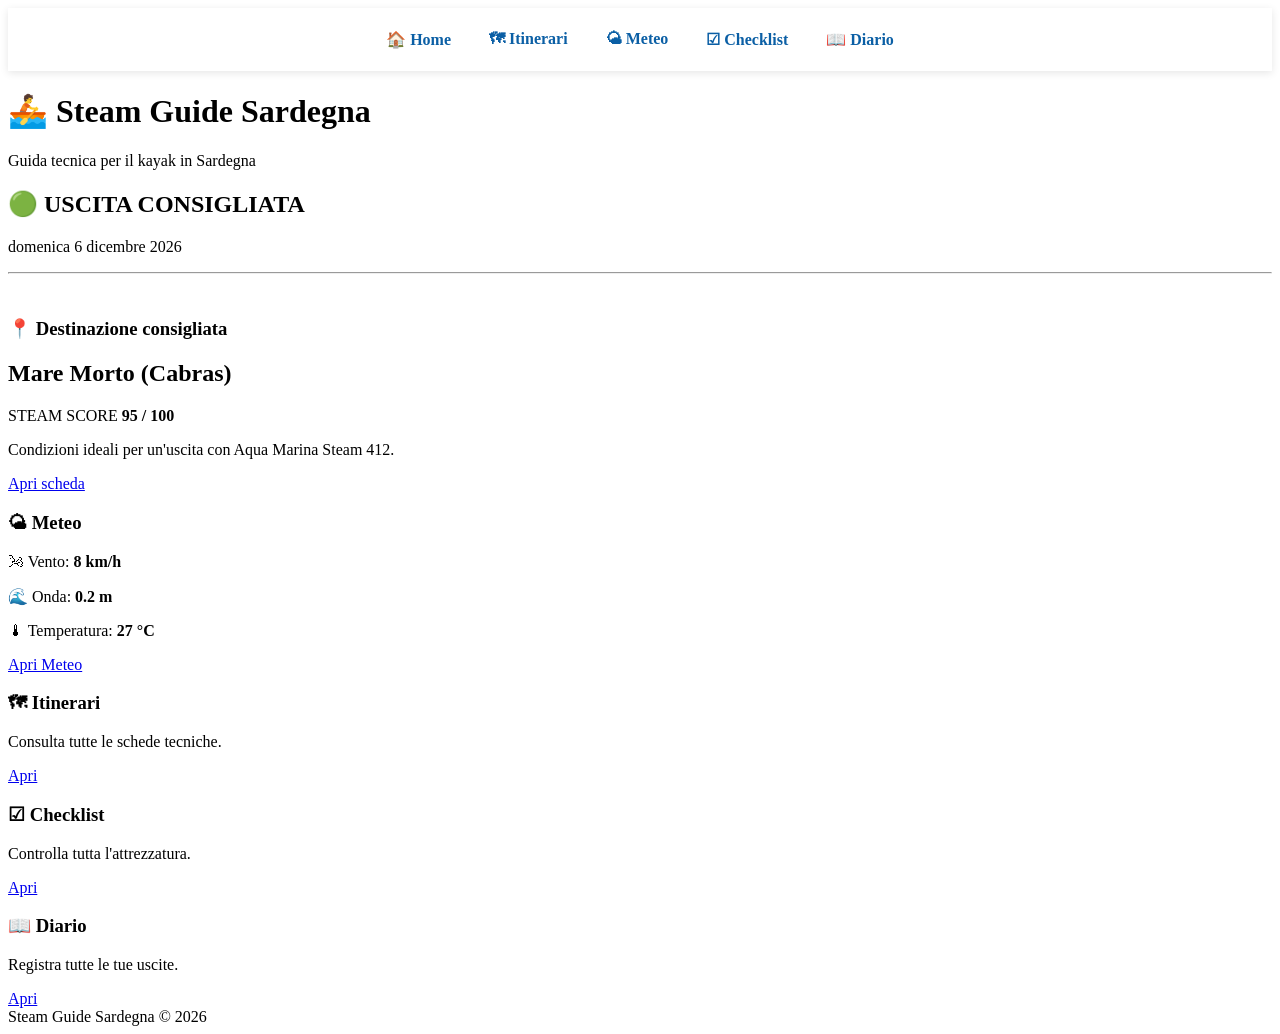
==== commit ff9da1ed: "Update index.html" ====
--- a/index.html
+++ b/index.html
@@ -1,25 +1,37 @@
 <!DOCTYPE html>
 <html lang="it">
+
 <head>
+
 <meta charset="UTF-8">
 <meta name="viewport" content="width=device-width, initial-scale=1">
+
 <title>Steam Guide Sardegna</title>
+
 <link rel="stylesheet" href="style.css">
+<link rel="manifest" href="manifest.json">
+<meta name="theme-color" content="#0b5fa5">
+
 </head>
 
 <body>
 
 <nav>
+
 <a href="index.html">🏠 Home</a>
 <a href="itinerari.html">🗺 Itinerari</a>
 <a href="meteo.html">🌤 Meteo</a>
 <a href="checklist.html">☑ Checklist</a>
 <a href="diario.html">📖 Diario</a>
+
 </nav>
 
 <header>
+
 <h1>🚣 Steam Guide Sardegna</h1>
+
 <p>Guida tecnica per il kayak in Sardegna</p>
+
 </header>
 
 <main>
@@ -30,13 +42,27 @@
 
 <p id="today"></p>
 
+<hr>
+
+<br>
+
 <h3>📍 Destinazione consigliata</h3>
 
 <h2>Mare Morto (Cabras)</h2>
 
-<p>STEAM SCORE <strong>95/100</strong></p>
+<p>
 
-<p>Condizioni ideali per un'uscita.</p>
+STEAM SCORE
+
+<strong>95 / 100</strong>
+
+</p>
+
+<p>
+
+Condizioni ideali per un'uscita con Aqua Marina Steam 412.
+
+</p>
 
 <a class="button" href="mare-morto.html">
 
@@ -52,19 +78,71 @@
 
 <h3>🌤 Meteo</h3>
 
-<p>🌬 <span id="vento"></span></p>
+<p>🌬 Vento: <strong id="vento">--</strong></p>
 
-<p>🌊 <span id="mare"></span></p>
+<p>🌊 Onda: <strong id="mare">--</strong></p>
 
-<p>🌡 <span id="temperatura"></span></p>
+<p>🌡 Temperatura: <strong id="temperatura">--</strong></p>
+
+<a class="button" href="meteo.html">
+
+Apri Meteo
+
+</a>
 
 </div>
 
 <div class="card">
 
-<h3>🚀 Accesso rapido</h3>
+<h3>🗺 Itinerari</h3>
 
-<p>Usa il menu in alto per raggiungere tutte le sezioni della guida.</p>
+<p>
+
+Consulta tutte le schede tecniche.
+
+</p>
+
+<a class="button" href="itinerari.html">
+
+Apri
+
+</a>
+
+</div>
+
+<div class="card">
+
+<h3>☑ Checklist</h3>
+
+<p>
+
+Controlla tutta l'attrezzatura.
+
+</p>
+
+<a class="button" href="checklist.html">
+
+Apri
+
+</a>
+
+</div>
+
+<div class="card">
+
+<h3>📖 Diario</h3>
+
+<p>
+
+Registra tutte le tue uscite.
+
+</p>
+
+<a class="button" href="diario.html">
+
+Apri
+
+</a>
 
 </div>
 
@@ -74,11 +152,12 @@
 
 <footer>
 
-Steam Guide Sardegna
+Steam Guide Sardegna © 2026
 
 </footer>
 
 <script src="app.js"></script>
 
 </body>
+
 </html>
